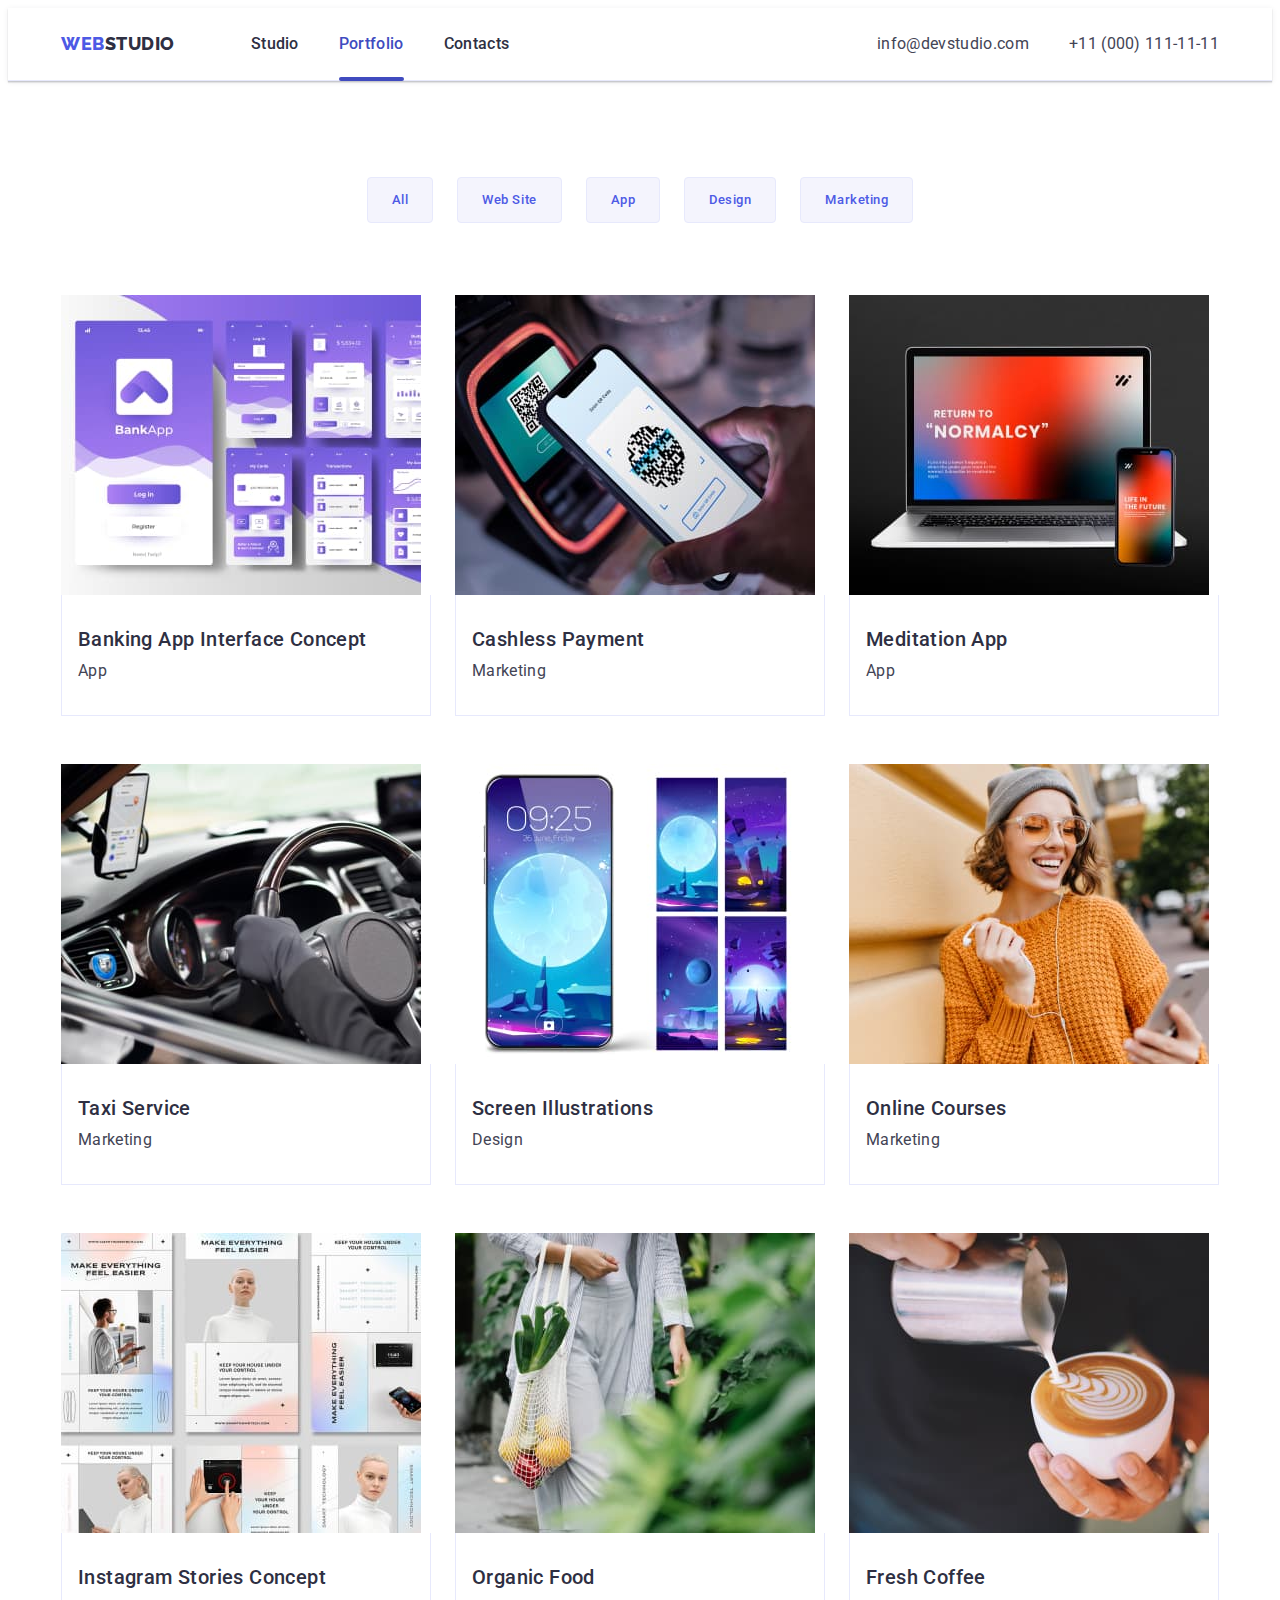
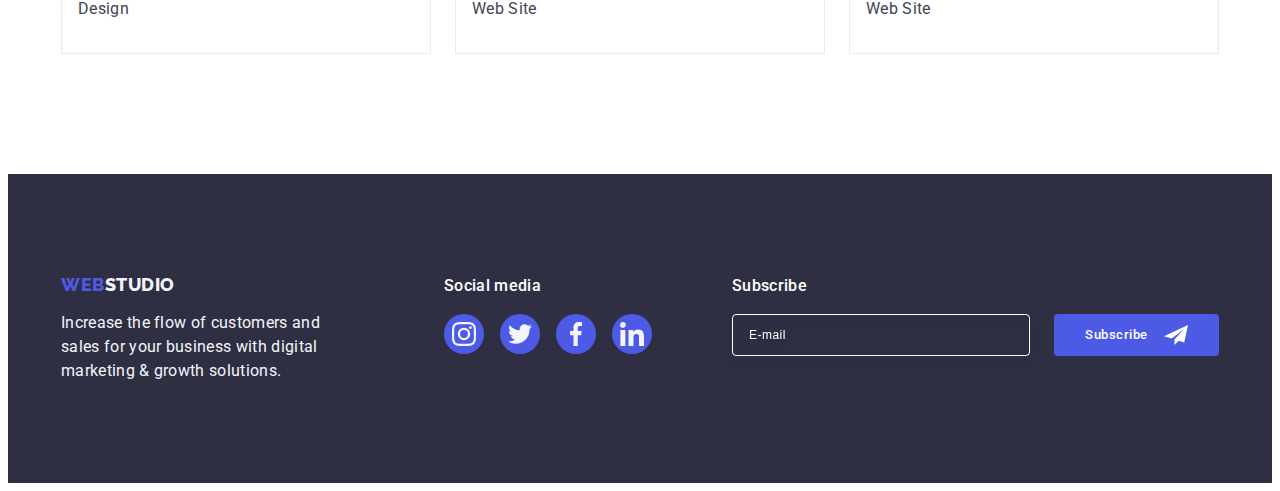
==== portfolio.html @ d546abc0 "Initial commit" ====
<!DOCTYPE html>
<html lang="en">
  <head>
    <meta charset="UTF-8" />
    <meta name="viewport" content="width=device-width, initial-scale=1.0" />
    <title>Portfolio</title>
    <!-- Fonts -->
    <link rel="preconnect" href="https://fonts.googleapis.com" />
    <link rel="preconnect" href="https://fonts.gstatic.com" crossorigin />
    <link
      href="https://fonts.googleapis.com/css2?family=Raleway:wght@800&family=Roboto:wght@400;500;700&display=swap"
      rel="stylesheet"
    />
    <!-- Normalize -->
    <link
      rel="stylesheet"
      href="https://cdnjs.cloudflare.com/ajax/libs/modern-normalize/2.0.0/modern-normalize.min.css"
      integrity="sha512-4xo8blKMVCiXpTaLzQSLSw3KFOVPWhm/TRtuPVc4WG6kUgjH6J03IBuG7JZPkcWMxJ5huwaBpOpnwYElP/m6wg=="
      crossorigin="anonymous"
      referrerpolicy="no-referrer"
    />
    <!-- Styles -->
    <link rel="stylesheet" href="./css/styles.css" />
  </head>
  <body>
    <!-- Header -->
    <header class="page-header">
      <div class="container">
        <nav class="page-nav">
          <a class="logo link" href="./index.html"
            >Web<span class="logo-accent">Studio</span></a
          >
          <ul class="nav-list list">
            <li class="nav-list-item">
              <a class="nav-link link" href="./index.html">Studio</a>
            </li>
            <li class="nav-list-item">
              <a class="nav-link link active-now" href="./portfolio.html"
                >Portfolio</a
              >
            </li>
            <li class="nav-list-item">
              <a class="nav-link link" href="">Contacts</a>
            </li>
          </ul>
        </nav>
        <address class="header-address">
          <ul class="address-list list">
            <li class="address-list-item">
              <a class="address-link link" href="mailto:info@devstudio.com"
                >info@devstudio.com</a
              >
            </li>
            <li class="address-list-item">
              <a class="address-link link" href="tel:+110001111111"
                >+11 (000) 111-11-11</a
              >
            </li>
          </ul>
        </address>
      </div>
    </header>
    <!-- Main -->
    <main>
      <section class="portfolio section">
        <div class="container">
          <h1 class="main-title visually-hidden">Portfolio page</h1>
          <!------------- Portfolio filter btns ------------->
          <ul class="portfolio-btn-list list">
            <li class="portfolio-btn-item">
              <button class="btn portfolio-btn" type="button">All</button>
            </li>
            <li class="portfolio-btn-item">
              <button class="btn portfolio-btn" type="button">Web Site</button>
            </li>
            <li class="portfolio-btn-item">
              <button class="btn portfolio-btn" type="button">App</button>
            </li>
            <li class="portfolio-btn-item">
              <button class="btn portfolio-btn" type="button">Design</button>
            </li>
            <li class="portfolio-btn-item">
              <button class="btn portfolio-btn" type="button">Marketing</button>
            </li>
          </ul>
          <!----------------- Portfolio cards ----------------->
          <ul class="portfolio-pages-list list">
            <li class="portfolio-pages-item">
              <a href="#" class="portfolio-link link">
                <div class="portfolio-img-box thumb">
                  <img
                    src="./images/portfolio-01.jpg"
                    alt="preview of Banking App page"
                    width="360"
                  />
                  <p class="text portfolio-overlay">
                    14 Stylish and User-Friendly App Design Concepts · Task
                    Manager App · Calorie Tracker App · Exotic Fruit Ecommerce
                    App · Cloud Storage App
                  </p>
                </div>
                <div class="info-box">
                  <h2 class="local-title">Banking App Interface Concept</h2>
                  <p class="text">App</p>
                </div>
              </a>
            </li>
            <li class="portfolio-pages-item">
              <a href="#" class="portfolio-link link">
                <div class="portfolio-img-box thumb">
                  <img
                    src="./images/portfolio-02.jpg"
                    alt="preview of Cashless Payment page"
                    width="360"
                  />
                  <p class="text portfolio-overlay">
                    14 Stylish and User-Friendly App Design Concepts · Task
                    Manager App · Calorie Tracker App · Exotic Fruit Ecommerce
                    App · Cloud Storage App
                  </p>
                </div>
                <div class="info-box">
                  <h2 class="local-title">Cashless Payment</h2>
                  <p class="text">Marketing</p>
                </div>
              </a>
            </li>
            <li class="portfolio-pages-item">
              <a href="#" class="portfolio-link link">
                <div class="portfolio-img-box thumb">
                  <img
                    src="./images/portfolio-03.jpg"
                    alt="preview of Meditation App page"
                    width="360"
                  />
                  <p class="text portfolio-overlay">
                    14 Stylish and User-Friendly App Design Concepts · Task
                    Manager App · Calorie Tracker App · Exotic Fruit Ecommerce
                    App · Cloud Storage App
                  </p>
                </div>
                <div class="info-box">
                  <h2 class="local-title">Meditation App</h2>
                  <p class="text">App</p>
                </div>
              </a>
            </li>
            <li class="portfolio-pages-item">
              <a href="#" class="portfolio-link link">
                <div class="portfolio-img-box thumb">
                  <img
                    src="./images/portfolio-04.jpg"
                    alt="preview of Taxi Service page"
                    width="360"
                  />
                  <p class="text portfolio-overlay">
                    14 Stylish and User-Friendly App Design Concepts · Task
                    Manager App · Calorie Tracker App · Exotic Fruit Ecommerce
                    App · Cloud Storage App
                  </p>
                </div>
                <div class="info-box">
                  <h2 class="local-title">Taxi Service</h2>
                  <p class="text">Marketing</p>
                </div>
              </a>
            </li>
            <li class="portfolio-pages-item">
              <a href="#" class="portfolio-link link">
                <div class="portfolio-img-box thumb">
                  <img
                    src="./images/portfolio-05.jpg"
                    alt="preview of Screen Illustrations page"
                    width="360"
                  />
                  <p class="text portfolio-overlay">
                    14 Stylish and User-Friendly App Design Concepts · Task
                    Manager App · Calorie Tracker App · Exotic Fruit Ecommerce
                    App · Cloud Storage App
                  </p>
                </div>
                <div class="info-box">
                  <h2 class="local-title">Screen Illustrations</h2>
                  <p class="text">Design</p>
                </div>
              </a>
            </li>
            <li class="portfolio-pages-item">
              <a href="#" class="portfolio-link link">
                <div class="portfolio-img-box thumb">
                  <img
                    src="./images/portfolio-06.jpg"
                    alt="preview of Online Courses page"
                    width="360"
                  />
                  <p class="text portfolio-overlay">
                    14 Stylish and User-Friendly App Design Concepts · Task
                    Manager App · Calorie Tracker App · Exotic Fruit Ecommerce
                    App · Cloud Storage App
                  </p>
                </div>
                <div class="info-box">
                  <h2 class="local-title">Online Courses</h2>
                  <p class="text">Marketing</p>
                </div>
              </a>
            </li>
            <li class="portfolio-pages-item">
              <a href="#" class="portfolio-link link">
                <div class="portfolio-img-box thumb">
                  <img
                    src="./images/portfolio-07.jpg"
                    alt="preview of Instagram Stories Concept page"
                    width="360"
                  />
                  <p class="text portfolio-overlay">
                    14 Stylish and User-Friendly App Design Concepts · Task
                    Manager App · Calorie Tracker App · Exotic Fruit Ecommerce
                    App · Cloud Storage App
                  </p>
                </div>
                <div class="info-box">
                  <h2 class="local-title">Instagram Stories Concept</h2>
                  <p class="text">Design</p>
                </div>
              </a>
            </li>
            <li class="portfolio-pages-item">
              <a href="#" class="portfolio-link link">
                <div class="portfolio-img-box thumb">
                  <img
                    src="./images/portfolio-08.jpg"
                    alt="preview of Organic Food page"
                    width="360"
                  />
                  <p class="text portfolio-overlay">
                    14 Stylish and User-Friendly App Design Concepts · Task
                    Manager App · Calorie Tracker App · Exotic Fruit Ecommerce
                    App · Cloud Storage App
                  </p>
                </div>
                <div class="info-box">
                  <h2 class="local-title">Organic Food</h2>
                  <p class="text">Web Site</p>
                </div>
              </a>
            </li>
            <li class="portfolio-pages-item">
              <a href="#" class="portfolio-link link">
                <div class="portfolio-img-box thumb">
                  <img
                    src="./images/portfolio-09.jpg"
                    alt="preview of Fresh Coffee page"
                    width="360"
                  />
                  <p class="text portfolio-overlay">
                    14 Stylish and User-Friendly App Design Concepts · Task
                    Manager App · Calorie Tracker App · Exotic Fruit Ecommerce
                    App · Cloud Storage App
                  </p>
                </div>
                <div class="info-box">
                  <h2 class="local-title">Fresh Coffee</h2>
                  <p class="text">Web Site</p>
                </div>
              </a>
            </li>
          </ul>
        </div>
      </section>
    </main>

    <!-------------------- Footer -------------------->

    <footer class="page-footer section">
      <div class="container">
        <div class="footer-logo-box">
          <a class="link logo" href="./index.html"
            >Web<span class="logo-accent">Studio</span></a
          >
          <p class="text">
            Increase the flow of customers and sales for your business with
            digital marketing & growth solutions.
          </p>
        </div>
        <!-- Footer Socials -->
        <div class="footer-socials-box">
          <p class="text footer-box-title">Social media</p>
          <ul class="footer-socials-list list">
            <li class="footer-socials-item">
              <a
                href="https://www.instagram.com/"
                class="footer-socials-link link"
                aria-label="instagram"
                target="_blank"
                rel="no-referrer noopener"
              >
                <svg class="footer-socials-icon" width="24" height="24">
                  <use href="./images/icons.svg#socials-instagram"></use>
                </svg>
              </a>
            </li>
            <li class="footer-socials-item">
              <a
                href="https://www.twitter.com/"
                class="footer-socials-link link"
                aria-label="twitter"
                target="_blank"
                rel="no-referrer noopener"
              >
                <svg class="footer-socials-icon" width="24" height="24">
                  <use href="./images/icons.svg#socials-twitter"></use>
                </svg>
              </a>
            </li>
            <li class="footer-socials-item">
              <a
                href="https://www.facebook.com/"
                class="footer-socials-link link"
                aria-label="facebook"
                target="_blank"
                rel="no-referrer noopener"
              >
                <svg class="footer-socials-icon" width="24" height="24">
                  <use href="./images/icons.svg#socials-facebook"></use>
                </svg>
              </a>
            </li>
            <li class="footer-socials-item">
              <a
                href="https://www.linkedin.com/"
                class="footer-socials-link link"
                aria-label="linkedin"
                target="_blank"
                rel="no-referrer noopener"
              >
                <svg class="footer-socials-icon" width="24" height="24">
                  <use href="./images/icons.svg#socials-linkedin"></use>
                </svg>
              </a>
            </li>
          </ul>
        </div>
        <!-- Subscribe form -->
        <div class="footer-subscribe-box">
          <p class="text footer-box-title">Subscribe</p>
          <form class="subscribe-form">
            <label
              class="subscribe-label screenread-only"
              aria-label="subscribe with your email"
            >
              <input
                class="subscibe-input"
                type="email"
                name="subscibe-email"
                id="email-subscribe"
                placeholder="E-mail"
                required
              />
            </label>
            <button class="subscribe-btn btn" type="submit">
              Subscribe
              <svg class="subscribe-icon" width="24" height="24">
                <use href="./images/icons.svg#send-icon"></use>
              </svg>
            </button>
          </form>
        </div>
      </div>
    </footer>
  </body>
</html>
---- css/styles.css ----
:root {
  /** ------------------------ Fonts ------------------------ */
  --f-global-font: 'Roboto', sans-serif;
  --f-logo-font: 'Raleway', sans-serif;

  /* font size */
  --fsz-main-title: 56px;
  --fsz-section-title: 36px;
  --fsz-local-title: 20px;
  --fsz-body: 16px;
  --fsz-body-medium: 24px;
  --fsz-small: 12px;
  --fsz-button: 16px;
  --fsz-link: 12px;

  /** ------------------------ Colors ------------------------ */

  --c-background: #ffffff; /* WHITE */

  /* text styles */
  --c-text-main: #434455 /* SLATE */;
  --c-text-subtle: #8e8f99; /* LIGHT SLATE */
  --c-text-alt: #ffffff; /* WHITE */

  /* elements' styles */
  --c-primary: #4d5ae5; /* IRIS */
  --c-effect: #404bbf; /* OCEAN */
  --c-decoration-dark: #2e2f42; /* NAVY BLUE */
  --c-decoration-light: #f4f4fd; /* CLOUD */
  --c-modal-bg: #fcfcfc; /* DAIRY */
  --c-modal-ovl: rgba(46, 47, 66, 0.4); /* NAVY BLUE modal */
  --c-hero-bg: rgba(46, 47, 66, 0.7); /* GREY */

  /* effects */
  --c-success: #31d0aa; /* GREEN */
  --c-accent: #e7e9fc; /* CORNFLOWER */

  /** ----------------------- Transitions ----------------------- */

  --trn-main-transition-params: 250ms cubic-bezier(0.4, 0, 0.2, 1);
}

/** ---------------------- Global styles ---------------------- */
body {
  background-color: var(--c-background);
  font-family: var(--f-global-font);
  color: var(--c-text-main);
}

h1,
h2,
h3,
h4,
h5,
h6,
p {
  margin-top: 0;
  margin-bottom: 0;
}

ul,
ol {
  margin-top: 0;
  margin-bottom: 0;
  padding-left: 0;
}

img {
  display: block;
  max-width: 100%;
  height: auto;
}

input,
textarea {
  outline: transparent;
}

.link {
  text-decoration: none;
}

.list {
  list-style-type: none;
}

.container {
  width: 100%;
  max-width: 1158px;
  margin: 0 auto;
  padding: 0 15px;
  /* outline: 2px solid darkslategrey; */
}

.main-title {
  color: var(--c-text-alt);
  font-size: var(--fsz-main-title);
  line-height: 1.07;
  letter-spacing: 0.02em;
  text-align: center;
}

.section-title,
.local-title {
  color: var(--c-decoration-dark);
  text-transform: capitalize;
}

.section-title {
  font-size: var(--fsz-section-title);
  line-height: 1.11;
  letter-spacing: 0.02em;
  text-align: center;
  margin-bottom: 72px;
}

.local-title {
  font-size: var(--fsz-local-title);
  font-weight: 500;
  line-height: 1.2;
  letter-spacing: 0.02em;
  margin-bottom: 8px;
}

.text {
  line-height: 1.5;
  letter-spacing: 0.02em;
}

.btn {
  cursor: pointer;
  font-family: var(--f-global-font);
  font-weight: 500;
  line-height: 1.5;
  letter-spacing: 0.04em;
  border: none;
  border-radius: 4px;
}

.btn-primary {
  color: var(--c-text-alt);
  background-color: var(--c-primary);
  min-width: 169px;
  padding: 16px 32px;
  box-shadow: 0px 4px 4px 0px rgba(0, 0, 0, 0.15);
  transition: background-color var(--trn-main-transition-params);
}
.btn-primary:is(:hover, :focus) {
  background-color: var(--c-effect);
}

.logo {
  font-family: var(--f-logo-font);
  font-size: 18px;
  line-height: 1.17;
  letter-spacing: 0.03em;
  text-transform: uppercase;
  font-weight: 800;
  color: var(--c-primary);
  user-select: none;
}

/** ---------------------- Patterns ---------------------- */
.visually-hidden {
  position: absolute;
  width: 1px;
  height: 1px;
  margin: -1px;
  border: 0;
  padding: 0;

  white-space: nowrap;
  clip-path: inset(100%);
  clip: rect(0 0 0 0);
  overflow: hidden;
}

/*! ------------------------ Header ------------------------ */
.page-header {
  border-bottom: 1px solid var(--c-accent);
  box-shadow: 0px 2px 1px rgba(46, 47, 66, 0.08),
    0px 1px 1px rgba(46, 47, 66, 0.16), 0px 1px 6px rgba(46, 47, 66, 0.08);
}

.page-header .container {
  display: flex;
  justify-content: space-between;
}

.page-header .logo {
  margin-right: 76px;
}

.page-header .logo-accent {
  color: var(--c-decoration-dark);
}

.page-nav {
  display: flex;
  justify-content: space-between;
  align-items: center;
}

.nav-list {
  font-weight: 500;
  display: flex;
  justify-content: space-between;
  align-items: center;
  gap: 40px;
}

.nav-list-item {
  line-height: 1.5;
  letter-spacing: 0.02em;
}

.nav-link {
  display: block;
  padding: 24px 0;
  color: var(--c-decoration-dark);
  transition: color var(--trn-main-transition-params);
}
.nav-link.active-now {
  color: var(--c-effect);
  position: relative;
}
.nav-link.active-now::after {
  content: '';
  position: absolute;
  display: block;
  left: 0;
  bottom: -1px;
  width: 100%;
  height: 4px;
  background-color: var(--c-effect);
  border-radius: 2px;
}

.nav-link:hover,
.nav-link:focus {
  color: var(--c-effect);
}

.header-address {
  font-style: normal;
  padding: 24px 0;
}

.address-list {
  align-items: center;
  display: flex;
  gap: 40px;
}

.address-link {
  display: block;
  color: var(--c-text-main);
  line-height: 1.5;
  letter-spacing: 0.02em;
  transition: color var(--trn-main-transition-params);
}
.address-link:hover,
.address-link:focus {
  color: var(--c-effect);
}

/*! ------------------------ Homepage Main ------------------------ */
/** ------------------------ Hero ------------------------ */

.hero.section {
  max-width: 1440px;
  margin: 0 auto;
  padding: 188px 0;
  background-color: var(--c-decoration-dark);
  background-image: linear-gradient(var(--c-hero-bg), var(--c-hero-bg)),
    url(../images/hero-bg.jpg);
  background-repeat: no-repeat;
  background-position: center center;
  background-size: cover;
}

.hero .container {
  display: flex;
  flex-direction: column;
  justify-content: center;
  align-items: center;
  gap: 48px;
}

.hero .main-title {
  max-width: 496px;
}

/* .order-btn {
  color: var(--c-text-alt);
  background-color: var(--c-primary);
  min-width: 169px;
  height: 56px;
  box-shadow: 0px 4px 4px 0px rgba(0, 0, 0, 0.15);
  transition: background-color var(--trn-main-transition-params);
}
.order-btn:hover,
.order-btn:focus {
  background-color: var(--c-effect);
} */

/** ------------------------ About Us ------------------------ */
.about.section {
  padding: 120px 0;
}

.about-list {
  display: flex;
  gap: 24px;
}

.about-list-item {
  flex-basis: calc((100% - 3 * 24px) / 4);
}

.about-list-item .thumb {
  background-color: var(--c-decoration-light);
  display: flex;
  justify-content: center;
  align-items: center;
  height: 112px;
  border-radius: 4px;
  margin-bottom: 8px;
}

/* .about-ico {
  width: 64px;
  height: 64px;
} */

/** --------------- What we are doing / Product --------------- */
.product.section {
  padding-bottom: 120px;
}

.product-list {
  display: flex;
  gap: 24px;
}

.product-list-item {
  flex-basis: calc((100% - 2 * 24px) / 3);
}

/** ------------------------ Our Team ------------------------ */
.team {
  background-color: var(--c-decoration-light);
}

.team.section {
  padding: 120px 0;
}

.team-list {
  display: flex;
  gap: 24px;
}

.team-list-item {
  background-color: var(--c-background);
  border-bottom-left-radius: 4px;
  border-bottom-right-radius: 4px;
  flex-basis: calc((100% - 3 * 24px) / 4);
  box-shadow: 0px 1px 6px rgba(46, 47, 66, 0.08),
    0px 1px 1px rgba(46, 47, 66, 0.16), 0px 2px 1px rgba(46, 47, 66, 0.08);
}

.team-list-item .info-box {
  padding: 32px 0;
}

.team-socials-list {
  padding: 0 16px;
  display: flex;
  gap: 24px;
  justify-content: center;
}

.team-socials-item {
  width: 40px;
  height: 40px;
}

.team-socials-link {
  width: 100%;
  height: 100%;
  background-color: var(--c-primary);
  border-radius: 50%;
  display: flex;
  justify-content: center;
  align-items: center;
  transition: background-color var(--trn-main-transition-params);
}
.team-socials-link:hover,
.team-socials-link:focus {
  background-color: var(--c-effect);
}

.team-socials-icon {
  fill: var(--c-decoration-light);
}

.team .local-title,
.team .text {
  text-align: center;
}

.team .text {
  margin-bottom: 8px;
}

/** ------------------------ Customers ------------------------ */
.customers.section {
  padding: 120px 0;
}

.customers-list {
  display: flex;
  gap: 24px;
}

.customers-item {
  height: 88px;
  flex-basis: calc((100% - 24px * 5) / 6);
}

.customers-link {
  width: 100%;
  height: 100%;
  border: 1px solid var(--c-text-subtle);
  color: var(--c-text-subtle);
  border-radius: 4px;
  transition: border-color var(--trn-main-transition-params),
    color var(--trn-main-transition-params);
  display: flex;
  justify-content: center;
  align-items: center;
}
.customers-link:hover,
.customers-link:focus {
  color: var(--c-effect);
  border-color: var(--c-effect);
}

.customers-icon {
  fill: currentColor;
}

/*! ------------------------ Portfolio Main ------------------------ */
.portfolio.section {
  /* padding: 96px 0 120px; */
  padding-top: 96px;
  padding-bottom: 120px;
}

/** ------------------------ Filter Btns------------------------ */
.portfolio-btn-list {
  display: flex;
  gap: 24px;
  justify-content: center;
  margin-bottom: 72px;
}

.portfolio-btn {
  padding: 12px 24px;
  color: var(--c-primary);
  background-color: var(--c-decoration-light);
  border: 1px solid var(--c-accent);
  transition: color var(--trn-main-transition-params),
    background-color var(--trn-main-transition-params),
    border-color var(--trn-main-transition-params),
    box-shadow var(--trn-main-transition-params);
}
.portfolio-btn:hover,
.portfolio-btn:focus {
  color: var(--c-text-alt);
  background-color: var(--c-effect);
  border: 1px solid transparent;
  box-shadow: 0px 3px 1px rgba(0, 0, 0, 0.1), 0px 2px 1px rgba(0, 0, 0, 0.08),
    0px 2px 2px rgba(0, 0, 0, 0.12);
}

/** ------------------------ Portfolio cards ------------------------ */
.portfolio-pages-list {
  display: flex;
  flex-wrap: wrap;
  column-gap: 24px;
  row-gap: 48px;
}

.portfolio-pages-item {
  flex-basis: calc((100% - 2 * 24px) / 3);
}

.portfolio-pages-item .info-box {
  padding: 32px 16px;
  border: 1px solid var(--c-accent);
  border-top: none;
}

.portfolio-pages-item .local-title {
  margin-bottom: 8px;
}

.portfolio-pages-item .text {
  color: var(--c-text-main);
}

.portfolio-link {
  display: block;
  transition: box-shadow var(--trn-main-transition-params);
}
.portfolio-link:hover {
  box-shadow: 0px 1px 6px rgba(46, 47, 66, 0.08),
    0px 1px 1px rgba(46, 47, 66, 0.16), 0px 2px 1px rgba(46, 47, 66, 0.08);
}

.portfolio-img-box {
  position: relative;
  overflow: hidden;
}

.portfolio-img-box .text {
  color: var(--c-decoration-light);
}

.portfolio-overlay {
  position: absolute;
  top: 0;
  width: 100%;
  height: 100%;
  padding: 40px 32px;
  transform: translateY(100%);
  background-color: var(--c-primary);
  transition: transform var(--trn-main-transition-params);
}

.portfolio-link:hover .portfolio-overlay,
.portfolio-link:focus .portfolio-overlay {
  transform: translateY(0%);
}

/*! ------------------------ Footer ------------------------ */
.page-footer.section {
  background-color: var(--c-decoration-dark);
  padding: 100px 0;
}

.page-footer .container {
  display: flex;
  align-items: baseline;
  justify-content: space-between;
}

.page-footer .logo {
  display: inline-block;
  margin-bottom: 16px;
}

.page-footer .logo-accent {
  color: var(--c-decoration-light);
}

.footer-logo-box {
  margin-right: 120px;
}

.footer-logo-box .text {
  color: var(--c-decoration-light);
  max-width: 264px;
}

.footer-socials-box {
  margin-right: 80px;
}

.footer-box-title {
  color: var(--c-text-alt);
  font-weight: 500;
  margin-bottom: 16px;
}

.footer-socials-list {
  display: flex;
  gap: 16px;
}

.footer-socials-item {
  width: 40px;
  height: 40px;
}

.footer-socials-link {
  width: 100%;
  height: 100%;
  background-color: var(--c-primary);
  border-radius: 50%;
  transition: background-color var(--trn-main-transition-params);
  display: flex;
  justify-content: center;
  align-items: center;
}
.footer-socials-link:hover,
.footer-socials-link:focus {
  background-color: var(--c-success);
}

.footer-socials-icon {
  fill: var(--c-decoration-light);
}

.subscribe-form {
  display: flex;
  gap: 24px;
}

.subscibe-input {
  width: 264px;
  height: 40px;
  border: 1px solid var(--c-text-alt);
  border-radius: 4px;
  background-color: transparent;
  filter: drop-shadow(0px 4px 4px rgba(0, 0, 0, 0.15));
  padding: 0 16px;
  color: var(--c-text-alt);
  font-size: 12px;
  line-height: 1.5;
  letter-spacing: 0.04em;
}

.subscibe-input::placeholder {
  color: currentColor;
}

.subscribe-btn {
  min-width: 165px;
  padding: 8px 24px;
  background-color: var(--c-primary);
  color: var(--c-text-alt);
  display: flex;
  justify-content: center;
  align-items: center;
  transition: background-color var(--trn-main-transition-params);
}

.subscribe-btn:is(:hover, :focus) {
  background-color: var(--c-effect);
}

.subscribe-icon {
  fill: currentColor;
  display: flex;
  justify-content: center;
  align-items: center;
  margin-left: 16px;
}

/*! ---------------------- Modal Window ---------------------- */

.is-hidden {
  opacity: 0;
  visibility: hidden;
  pointer-events: none;
}

.modal-container {
  position: fixed;
  top: 0;
  left: 0;
  width: 100%;
  height: 100%;
  background-color: var(--c-modal-ovl);
  transition: opacity var(--trn-main-transition-params),
    visibility var(--trn-main-transition-params);
}

.modal-body {
  width: 408px;
  /* min-height: 584px; */
  padding: 72px 24px 24px;
  position: absolute;
  top: 50%;
  left: 50%;
  transform: translate(-50%, -50%) scale(1);
  transition: transform var(--trn-main-transition-params);
  background-color: var(--c-modal-bg);
  border-radius: 4px;
  box-shadow: 0px 1px 1px rgba(0, 0, 0, 0.14), 0px 1px 3px rgba(0, 0, 0, 0.12),
    0px 2px 1px rgba(0, 0, 0, 0.2);
}

.modal-close-btn {
  position: absolute;
  top: 24px;
  right: 24px;
  background-color: var(--c-accent);
  width: 24px;
  height: 24px;
  border: 1px solid rgba(0, 0, 0, 0.1);
  border-radius: 50%;
  display: flex;
  justify-content: center;
  align-items: center;
  padding: 0;
  cursor: pointer;
  transition: background-color var(--trn-main-transition-params),
    border var(--trn-main-transition-params);
}
.modal-close-btn:hover,
.modal-close-btn:focus {
  border: none;
  background-color: var(--c-effect);
}

.modal-close-btn-icon {
  fill: var(--c-decoration-dark);
  transition: fill var(--trn-main-transition-params);
}
.modal-close-btn:is(:hover, :focus) .modal-close-btn-icon {
  fill: var(--c-text-alt);
}

.modal-title {
  color: var(--c-decoration-dark);
  text-align: center;
  font-weight: 500;
  line-height: 1.5;
  letter-spacing: 0.02em;
  margin-bottom: 16px;
}

/** ---------------------- Modal Form ---------------------- */

.modal-input-wrapper {
  margin-bottom: 8px;
}

.modal-textarea-wrapper {
  margin-bottom: 16px;
}

.modal-check-wrapper {
  margin-bottom: 24px;
}

.modal-label {
  display: block;
  margin-bottom: 4px;
  font-size: 12px;
  color: var(--c-text-subtle);
  line-height: 1.17;
  letter-spacing: 0.04em;
}
.modal-check-wrapper .modal-label {
  margin-bottom: 0;
}

.modal-input-area {
  width: 100%;
  border-radius: 4px;
  border: 1px solid var(--c-modal-ovl);
  background-color: transparent;
  transition: border-color var(--trn-main-transition-params);
}

.modal-input-area:is(:hover, :focus) {
  border-color: var(--c-primary);
}

.modal-input-box {
  position: relative;
}

.modal-input {
  height: 40px;
  padding: 0 16px 0 38px;
}

.modal-input-icon {
  position: absolute;
  left: 16px;
  top: 50%;
  transform: translateY(-50%);
  fill: var(--c-decoration-dark);
  transition: fill var(--trn-main-transition-params);
}

.modal-input:is(:hover, :focus) + .modal-input-icon {
  fill: var(--c-primary);
}

.modal-textarea {
  height: 120px;
  resize: none;
  font-size: 12px;
  padding: 8px 16px;
  color: var(--c-modal-ovl);
  line-height: 1.17;
  letter-spacing: 0.04em;
}

.modal-textarea::placeholder {
  color: currentColor;
}

/* TODO return after autocheck complete */
.modal-check-label {
  display: flex;
  align-items: flex-start;
}

.modal-custom-checkbox {
  width: 16px;
  height: 16px;
  border-radius: 2px;
  border: 1px solid var(--c-modal-ovl);
  flex-shrink: 0;
  margin-right: 8px;
  fill: transparent;
  transition: background-color var(--trn-main-transition-params),
    border var(--trn-main-transition-params),
    fill var(--trn-main-transition-params);
  display: inline-flex;
  align-items: center;
  justify-content: center;
}

/* .modal-custom-checkbox-icon {
  transition: fill var(--trn-main-transition-params);
} */

.modal-check-input:checked + .modal-check-label .modal-custom-checkbox {
  background-color: var(--c-effect);
  border: none;
  /* border-color: var(--c-effect); */
  fill: var(--c-decoration-light);
}

.modal-check-input:focus + .modal-check-label .modal-custom-checkbox {
  border-color: var(--c-primary);
}

.modal-custom-checkbox:hover {
  border-color: var(--c-primary);
}

.user-conditions-link {
  display: inline-block;
  color: var(--c-primary);
  line-height: 1.33;
  transition: color var(--trn-main-transition-params);
}

.user-conditions-link:is(:hover, :focus) {
  color: var(--c-effect);
}

.modal-btn {
  display: block;
  margin: 0 auto;
}
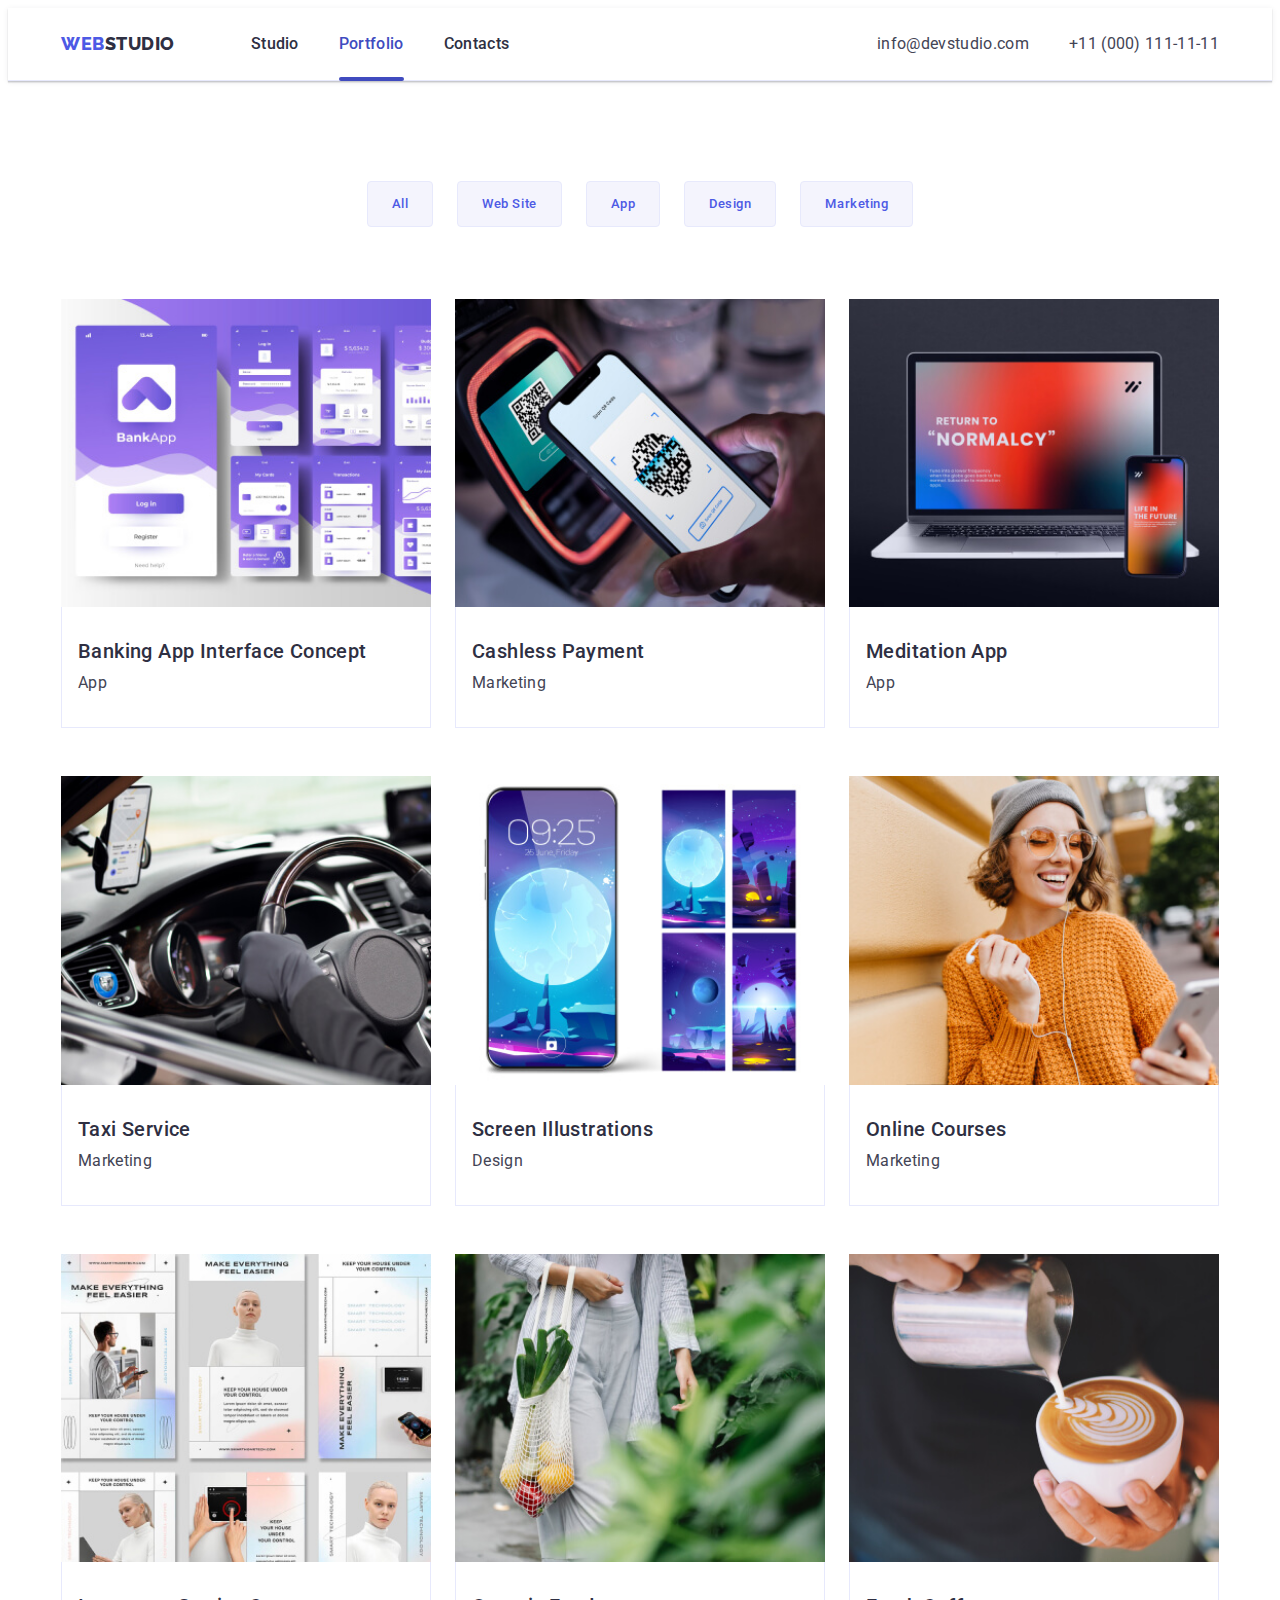
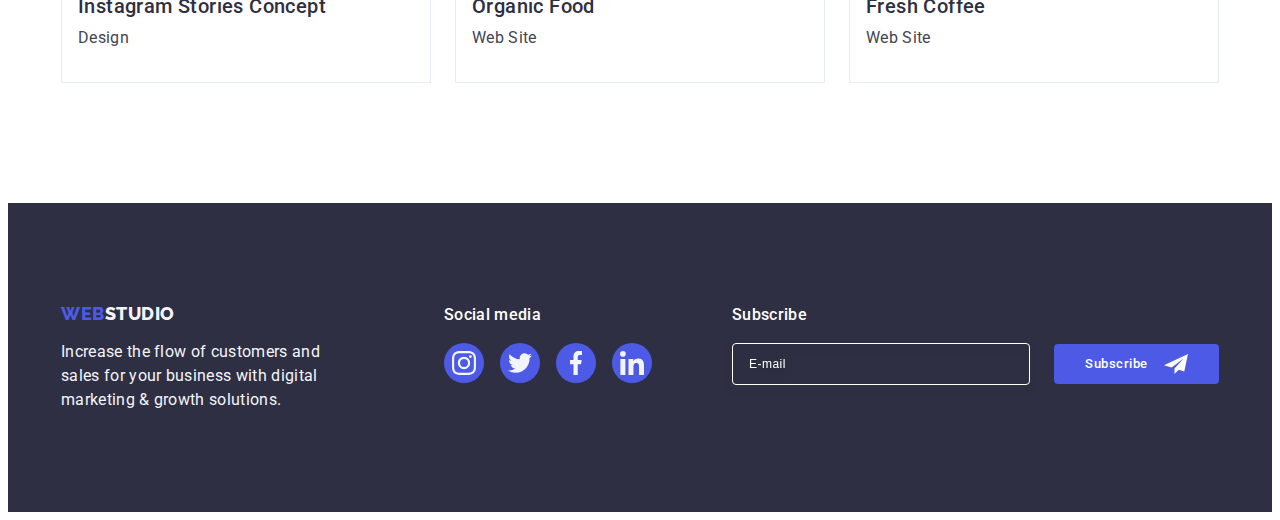
==== commit 5d12a6db: "done 06-hw" ====
--- a/portfolio.html
+++ b/portfolio.html
@@ -21,15 +21,17 @@
     />
     <!-- Styles -->
     <link rel="stylesheet" href="./css/styles.css" />
+    <link rel="stylesheet" href="./css/media.css" />
   </head>
   <body>
-    <!-- Header -->
+    <!--!--------------------- Header ----------------------->
+
     <header class="page-header">
       <div class="container">
+        <a class="logo link" href="./index.html"
+          >Web<span class="logo-accent">Studio</span></a
+        >
         <nav class="page-nav">
-          <a class="logo link" href="./index.html"
-            >Web<span class="logo-accent">Studio</span></a
-          >
           <ul class="nav-list list">
             <li class="nav-list-item">
               <a class="nav-link link" href="./index.html">Studio</a>
@@ -58,14 +60,122 @@
             </li>
           </ul>
         </address>
+        <button class="burger-menu-icon" data-menu-open>
+          <span class="burger-menu-line"></span>
+        </button>
+      </div>
+
+      <!--------------- BURGER --------------->
+
+      <div class="burger-menu-body" data-menu>
+        <button class="close-btn" type="button" data-menu-close>
+          <svg class="close-btn-icon" width="8" height="8">
+            <use href="./images/icons.svg#close-btn-icon"></use>
+          </svg>
+        </button>
+        <nav class="burger-nav">
+          <ul class="burger-nav-list list">
+            <li class="burger-nav-list-item">
+              <a class="burger-nav-link link main-title" href="./index.html"
+                >Studio</a
+              >
+            </li>
+            <li class="burger-nav-list-item">
+              <a
+                class="burger-nav-link link main-title active-now"
+                href="./portfolio.html"
+                >Portfolio</a
+              >
+            </li>
+            <li class="burger-nav-list-item">
+              <a class="burger-nav-link link main-title" href="">Contacts</a>
+            </li>
+          </ul>
+        </nav>
+        <address class="burger-address">
+          <ul class="burger-address-list list">
+            <li class="burger-address-list-item">
+              <a
+                class="burger-address-link accent link"
+                href="tel:+110001111111"
+                >+11 (000) 111-11-11</a
+              >
+            </li>
+            <li class="burger-address-list-item">
+              <a
+                class="burger-address-link link"
+                href="mailto:info@devstudio.com"
+                >info@devstudio.com</a
+              >
+            </li>
+          </ul>
+          <ul class="burger-socials-list list">
+            <li class="burger-socials-item">
+              <a
+                href="https://www.instagram.com/"
+                class="burger-socials-link link"
+                aria-label="instagram"
+                target="_blank"
+                rel="no-referrer noopener"
+              >
+                <svg class="burger-socials-icon" width="24" height="24">
+                  <use href="./images/icons.svg#socials-instagram"></use>
+                </svg>
+              </a>
+            </li>
+            <li class="burger-socials-item">
+              <a
+                href="https://www.twitter.com/"
+                class="burger-socials-link link"
+                aria-label="twitter"
+                target="_blank"
+                rel="no-referrer noopener"
+              >
+                <svg class="burger-socials-icon" width="24" height="24">
+                  <use href="./images/icons.svg#socials-twitter"></use>
+                </svg>
+              </a>
+            </li>
+            <li class="burger-socials-item">
+              <a
+                href="https://www.facebook.com/"
+                class="burger-socials-link link"
+                aria-label="facebook"
+                target="_blank"
+                rel="no-referrer noopener"
+              >
+                <svg class="burger-socials-icon" width="24" height="24">
+                  <use href="./images/icons.svg#socials-facebook"></use>
+                </svg>
+              </a>
+            </li>
+            <li class="burger-socials-item">
+              <a
+                href="https://www.linkedin.com/"
+                class="burger-socials-link link"
+                aria-label="linkedin"
+                target="_blank"
+                rel="no-referrer noopener"
+              >
+                <svg class="burger-socials-icon" width="24" height="24">
+                  <use href="./images/icons.svg#socials-linkedin"></use>
+                </svg>
+              </a>
+            </li>
+          </ul>
+        </address>
       </div>
     </header>
-    <!-- Main -->
+
+    <!--!------------------ Page Content -------------------->
+
     <main>
       <section class="portfolio section">
         <div class="container">
           <h1 class="main-title visually-hidden">Portfolio page</h1>
-          <!------------- Portfolio filter btns ------------->
+
+          <!--!----------- Portfolio filter btns ------------->
+
           <ul class="portfolio-btn-list list">
             <li class="portfolio-btn-item">
               <button class="btn portfolio-btn" type="button">All</button>
@@ -83,16 +193,42 @@
               <button class="btn portfolio-btn" type="button">Marketing</button>
             </li>
           </ul>
-          <!----------------- Portfolio cards ----------------->
+
+          <!--!--------------- Portfolio cards ----------------->
+
           <ul class="portfolio-pages-list list">
             <li class="portfolio-pages-item">
               <a href="#" class="portfolio-link link">
                 <div class="portfolio-img-box thumb">
-                  <img
-                    src="./images/portfolio-01.jpg"
-                    alt="preview of Banking App page"
-                    width="360"
-                  />
+                  <picture>
+                    <source
+                      media="(min-width: 1158px)"
+                      srcset="
+                        ./images/portfolio-01-desk-1x.jpg 1x,
+                        ./images/portfolio-01-desk-2x.jpg 2x
+                      "
+                    />
+                    <source
+                      media="(min-width: 768px)"
+                      srcset="
+                        ./images/portfolio-01-tab-1x.jpg 1x,
+                        ./images/portfolio-01-tab-2x.jpg 2x
+                      "
+                    />
+                    <source
+                      media="(min-width: 320px)"
+                      srcset="
+                        ./images/portfolio-01-mobile-1x.jpg 1x,
+                        ./images/portfolio-01-mobile-2x.jpg 2x
+                      "
+                    />
+                    <img
+                      src="./images/portfolio-01-mobile-1x.jpg"
+                      alt="preview of Banking App page"
+                      width="396"
+                    />
+                  </picture>
+
                   <p class="text portfolio-overlay">
                     14 Stylish and User-Friendly App Design Concepts · Task
                     Manager App · Calorie Tracker App · Exotic Fruit Ecommerce
@@ -108,11 +244,34 @@
             <li class="portfolio-pages-item">
               <a href="#" class="portfolio-link link">
                 <div class="portfolio-img-box thumb">
-                  <img
-                    src="./images/portfolio-02.jpg"
-                    alt="preview of Cashless Payment page"
-                    width="360"
-                  />
+                  <picture>
+                    <source
+                      media="(min-width: 1158px)"
+                      srcset="
+                        ./images/portfolio-02-desk-1x.jpg 1x,
+                        ./images/portfolio-02-desk-2x.jpg 2x
+                      "
+                    />
+                    <source
+                      media="(min-width: 768px)"
+                      srcset="
+                        ./images/portfolio-02-tab-1x.jpg 1x,
+                        ./images/portfolio-02-tab-2x.jpg 2x
+                      "
+                    />
+                    <source
+                      media="(min-width: 320px)"
+                      srcset="
+                        ./images/portfolio-02-mobile-1x.jpg 1x,
+                        ./images/portfolio-02-mobile-2x.jpg 2x
+                      "
+                    />
+                    <img
+                      src="./images/portfolio-02-mobile-1x.jpg"
+                      alt="preview of Banking App page"
+                      width="396"
+                    />
+                  </picture>
                   <p class="text portfolio-overlay">
                     14 Stylish and User-Friendly App Design Concepts · Task
                     Manager App · Calorie Tracker App · Exotic Fruit Ecommerce
@@ -128,11 +287,35 @@
             <li class="portfolio-pages-item">
               <a href="#" class="portfolio-link link">
                 <div class="portfolio-img-box thumb">
-                  <img
-                    src="./images/portfolio-03.jpg"
-                    alt="preview of Meditation App page"
-                    width="360"
-                  />
+                  <picture>
+                    <source
+                      media="(min-width: 1158px)"
+                      srcset="
+                        ./images/portfolio-03-desk-1x.jpg 1x,
+                        ./images/portfolio-03-desk-2x.jpg 2x
+                      "
+                    />
+                    <source
+                      media="(min-width: 768px)"
+                      srcset="
+                        ./images/portfolio-03-tab-1x.jpg 1x,
+                        ./images/portfolio-03-tab-2x.jpg 2x
+                      "
+                    />
+                    <source
+                      media="(min-width: 320px)"
+                      srcset="
+                        ./images/portfolio-03-mobile-1x.jpg 1x,
+                        ./images/portfolio-03-mobile-2x.jpg 2x
+                      "
+                    />
+                    <img
+                      src="./images/portfolio-03-mobile-1x.jpg"
+                      alt="preview of Banking App page"
+                      width="396"
+                    />
+                  </picture>
+
                   <p class="text portfolio-overlay">
                     14 Stylish and User-Friendly App Design Concepts · Task
                     Manager App · Calorie Tracker App · Exotic Fruit Ecommerce
@@ -148,11 +331,35 @@
             <li class="portfolio-pages-item">
               <a href="#" class="portfolio-link link">
                 <div class="portfolio-img-box thumb">
-                  <img
-                    src="./images/portfolio-04.jpg"
-                    alt="preview of Taxi Service page"
-                    width="360"
-                  />
+                  <picture>
+                    <source
+                      media="(min-width: 1158px)"
+                      srcset="
+                        ./images/portfolio-04-desk-1x.jpg 1x,
+                        ./images/portfolio-04-desk-2x.jpg 2x
+                      "
+                    />
+                    <source
+                      media="(min-width: 768px)"
+                      srcset="
+                        ./images/portfolio-04-tab-1x.jpg 1x,
+                        ./images/portfolio-04-tab-2x.jpg 2x
+                      "
+                    />
+                    <source
+                      media="(min-width: 320px)"
+                      srcset="
+                        ./images/portfolio-04-mobile-1x.jpg 1x,
+                        ./images/portfolio-04-mobile-2x.jpg 2x
+                      "
+                    />
+                    <img
+                      src="./images/portfolio-04-mobile-1x.jpg"
+                      alt="preview of Banking App page"
+                      width="396"
+                    />
+                  </picture>
+
                   <p class="text portfolio-overlay">
                     14 Stylish and User-Friendly App Design Concepts · Task
                     Manager App · Calorie Tracker App · Exotic Fruit Ecommerce
@@ -168,11 +375,35 @@
             <li class="portfolio-pages-item">
               <a href="#" class="portfolio-link link">
                 <div class="portfolio-img-box thumb">
-                  <img
-                    src="./images/portfolio-05.jpg"
-                    alt="preview of Screen Illustrations page"
-                    width="360"
-                  />
+                  <picture>
+                    <source
+                      media="(min-width: 1158px)"
+                      srcset="
+                        ./images/portfolio-05-desk-1x.jpg 1x,
+                        ./images/portfolio-05-desk-2x.jpg 2x
+                      "
+                    />
+                    <source
+                      media="(min-width: 768px)"
+                      srcset="
+                        ./images/portfolio-05-tab-1x.jpg 1x,
+                        ./images/portfolio-05-tab-2x.jpg 2x
+                      "
+                    />
+                    <source
+                      media="(min-width: 320px)"
+                      srcset="
+                        ./images/portfolio-05-mobile-1x.jpg 1x,
+                        ./images/portfolio-05-mobile-2x.jpg 2x
+                      "
+                    />
+                    <img
+                      src="./images/portfolio-05-mobile-1x.jpg"
+                      alt="preview of Banking App page"
+                      width="396"
+                    />
+                  </picture>
+
                   <p class="text portfolio-overlay">
                     14 Stylish and User-Friendly App Design Concepts · Task
                     Manager App · Calorie Tracker App · Exotic Fruit Ecommerce
@@ -188,11 +419,35 @@
             <li class="portfolio-pages-item">
               <a href="#" class="portfolio-link link">
                 <div class="portfolio-img-box thumb">
-                  <img
-                    src="./images/portfolio-06.jpg"
-                    alt="preview of Online Courses page"
-                    width="360"
-                  />
+                  <picture>
+                    <source
+                      media="(min-width: 1158px)"
+                      srcset="
+                        ./images/portfolio-06-desk-1x.jpg 1x,
+                        ./images/portfolio-06-desk-2x.jpg 2x
+                      "
+                    />
+                    <source
+                      media="(min-width: 768px)"
+                      srcset="
+                        ./images/portfolio-06-tab-1x.jpg 1x,
+                        ./images/portfolio-06-tab-2x.jpg 2x
+                      "
+                    />
+                    <source
+                      media="(min-width: 320px)"
+                      srcset="
+                        ./images/portfolio-06-mobile-1x.jpg 1x,
+                        ./images/portfolio-06-mobile-2x.jpg 2x
+                      "
+                    />
+                    <img
+                      src="./images/portfolio-06-mobile-1x.jpg"
+                      alt="preview of Banking App page"
+                      width="396"
+                    />
+                  </picture>
+
                   <p class="text portfolio-overlay">
                     14 Stylish and User-Friendly App Design Concepts · Task
                     Manager App · Calorie Tracker App · Exotic Fruit Ecommerce
@@ -208,11 +463,35 @@
             <li class="portfolio-pages-item">
               <a href="#" class="portfolio-link link">
                 <div class="portfolio-img-box thumb">
-                  <img
-                    src="./images/portfolio-07.jpg"
-                    alt="preview of Instagram Stories Concept page"
-                    width="360"
-                  />
+                  <picture>
+                    <source
+                      media="(min-width: 1158px)"
+                      srcset="
+                        ./images/portfolio-07-desk-1x.jpg 1x,
+                        ./images/portfolio-07-desk-2x.jpg 2x
+                      "
+                    />
+                    <source
+                      media="(min-width: 768px)"
+                      srcset="
+                        ./images/portfolio-07-tab-1x.jpg 1x,
+                        ./images/portfolio-07-tab-2x.jpg 2x
+                      "
+                    />
+                    <source
+                      media="(min-width: 320px)"
+                      srcset="
+                        ./images/portfolio-07-mobile-1x.jpg 1x,
+                        ./images/portfolio-07-mobile-2x.jpg 2x
+                      "
+                    />
+                    <img
+                      src="./images/portfolio-07-mobile-1x.jpg"
+                      alt="preview of Banking App page"
+                      width="396"
+                    />
+                  </picture>
+
                   <p class="text portfolio-overlay">
                     14 Stylish and User-Friendly App Design Concepts · Task
                     Manager App · Calorie Tracker App · Exotic Fruit Ecommerce
@@ -228,11 +507,35 @@
             <li class="portfolio-pages-item">
               <a href="#" class="portfolio-link link">
                 <div class="portfolio-img-box thumb">
-                  <img
-                    src="./images/portfolio-08.jpg"
-                    alt="preview of Organic Food page"
-                    width="360"
-                  />
+                  <picture>
+                    <source
+                      media="(min-width: 1158px)"
+                      srcset="
+                        ./images/portfolio-08-desk-1x.jpg 1x,
+                        ./images/portfolio-08-desk-2x.jpg 2x
+                      "
+                    />
+                    <source
+                      media="(min-width: 768px)"
+                      srcset="
+                        ./images/portfolio-08-tab-1x.jpg 1x,
+                        ./images/portfolio-08-tab-2x.jpg 2x
+                      "
+                    />
+                    <source
+                      media="(min-width: 320px)"
+                      srcset="
+                        ./images/portfolio-08-mobile-1x.jpg 1x,
+                        ./images/portfolio-08-mobile-2x.jpg 2x
+                      "
+                    />
+                    <img
+                      src="./images/portfolio-08-mobile-1x.jpg"
+                      alt="preview of Banking App page"
+                      width="396"
+                    />
+                  </picture>
+
                   <p class="text portfolio-overlay">
                     14 Stylish and User-Friendly App Design Concepts · Task
                     Manager App · Calorie Tracker App · Exotic Fruit Ecommerce
@@ -248,11 +551,35 @@
             <li class="portfolio-pages-item">
               <a href="#" class="portfolio-link link">
                 <div class="portfolio-img-box thumb">
-                  <img
-                    src="./images/portfolio-09.jpg"
-                    alt="preview of Fresh Coffee page"
-                    width="360"
-                  />
+                  <picture>
+                    <source
+                      media="(min-width: 1158px)"
+                      srcset="
+                        ./images/portfolio-09-desk-1x.jpg 1x,
+                        ./images/portfolio-09-desk-2x.jpg 2x
+                      "
+                    />
+                    <source
+                      media="(min-width: 768px)"
+                      srcset="
+                        ./images/portfolio-09-tab-1x.jpg 1x,
+                        ./images/portfolio-09-tab-2x.jpg 2x
+                      "
+                    />
+                    <source
+                      media="(min-width: 320px)"
+                      srcset="
+                        ./images/portfolio-09-mobile-1x.jpg 1x,
+                        ./images/portfolio-09-mobile-2x.jpg 2x
+                      "
+                    />
+                    <img
+                      src="./images/portfolio-09-mobile-1x.jpg"
+                      alt="preview of Banking App page"
+                      width="396"
+                    />
+                  </picture>
+
                   <p class="text portfolio-overlay">
                     14 Stylish and User-Friendly App Design Concepts · Task
                     Manager App · Calorie Tracker App · Exotic Fruit Ecommerce
@@ -283,7 +610,7 @@
             digital marketing & growth solutions.
           </p>
         </div>
-        <!-- Footer Socials -->
+
         <div class="footer-socials-box">
           <p class="text footer-box-title">Social media</p>
           <ul class="footer-socials-list list">
@@ -341,7 +668,7 @@
             </li>
           </ul>
         </div>
-        <!-- Subscribe form -->
+
         <div class="footer-subscribe-box">
           <p class="text footer-box-title">Subscribe</p>
           <form class="subscribe-form">
@@ -368,5 +695,8 @@
         </div>
       </div>
     </footer>
+
+    <!-- !------------------ JS Files -------------------->
+    <script src="./js/burger.js"></script>
   </body>
 </html>
--- a/css/styles.css
+++ b/css/styles.css
@@ -76,6 +76,21 @@
   outline: transparent;
 }
 
+address {
+  font-style: normal;
+}
+
+.container {
+  width: 100%;
+  margin: 0 auto;
+  padding: 0 15px;
+  /* outline: solid 2px darkred; */
+}
+
+.scroll-lock {
+  overflow: hidden;
+}
+
 .link {
   text-decoration: none;
 }
@@ -84,20 +99,10 @@
   list-style-type: none;
 }
 
-.container {
-  width: 100%;
-  max-width: 1158px;
-  margin: 0 auto;
-  padding: 0 15px;
-  /* outline: 2px solid darkslategrey; */
-}
-
 .main-title {
-  color: var(--c-text-alt);
-  font-size: var(--fsz-main-title);
-  line-height: 1.07;
+  font-size: 36px;
+  line-height: 1.11;
   letter-spacing: 0.02em;
-  text-align: center;
 }
 
 .section-title,
@@ -107,15 +112,13 @@
 }
 
 .section-title {
-  font-size: var(--fsz-section-title);
+  font-size: 36px;
   line-height: 1.11;
   letter-spacing: 0.02em;
-  text-align: center;
-  margin-bottom: 72px;
 }
 
 .local-title {
-  font-size: var(--fsz-local-title);
+  font-size: 20px;
   font-weight: 500;
   line-height: 1.2;
   letter-spacing: 0.02em;
@@ -185,10 +188,9 @@
 .page-header .container {
   display: flex;
   justify-content: space-between;
-}
-
-.page-header .logo {
-  margin-right: 76px;
+  align-items: center;
+  padding-top: 24px;
+  padding-bottom: 24px;
 }
 
 .page-header .logo-accent {
@@ -196,176 +198,234 @@
 }
 
 .page-nav {
-  display: flex;
+  display: none;
+}
+
+.header-address {
+  display: none;
+}
+
+/** ------------------------ Burger ------------------------ */
+
+/* Burger icon */
+
+.burger-menu-icon {
+  width: 32px;
+  height: 22px;
+  flex-shrink: 0;
+  position: relative;
+  background-color: transparent;
+  border: none;
+  cursor: pointer;
+}
+
+.burger-menu-icon span,
+.burger-menu-icon::before,
+.burger-menu-icon::after {
+  display: block;
+  position: absolute;
+  background-color: var(--c-decoration-dark);
+  width: 100%;
+  height: 3px;
+  border-radius: 2px;
+  left: 0;
+}
+
+.burger-menu-icon span {
+  top: 50%;
+  transform: translateY(-50%);
+}
+
+.burger-menu-icon::before,
+.burger-menu-icon::after {
+  content: '';
+}
+
+.burger-menu-icon::before {
+  top: 0;
+}
+
+.burger-menu-icon::after {
+  bottom: 0;
+}
+
+.burger-menu-icon.burger-open::before {
+  animation-name: burgerFirstLineMove;
+  animation-duration: 200ms;
+  animation-fill-mode: forwards;
+}
+
+.burger-menu-icon.burger-open::after {
+  animation-name: burgerThirdLineMove;
+  animation-duration: 200ms;
+  animation-fill-mode: forwards;
+}
+
+/* Burger body */
+
+.burger-menu-body {
+  position: fixed;
+  z-index: 10;
+  background-color: var(--c-background);
+  top: 0;
+  left: -100%;
+  width: 100%;
+  height: 100%;
+  transition: left 350ms cubic-bezier(0.49, 0.46, 0.91, 0.43);
+  padding: 80px 35px 40px 40px;
+  display: flex;
+  flex-direction: column;
   justify-content: space-between;
-  align-items: center;
-}
-
-.nav-list {
+  align-items: start;
+  overflow-y: auto;
+}
+
+.burger-menu-body.burger-open {
+  left: 0;
+}
+
+.burger-nav {
+  margin-bottom: 40px;
+}
+
+.burger-nav-list-item:not(:last-child) {
+  margin-bottom: 40px;
+}
+
+.burger-nav-link {
+  color: var(--c-decoration-dark);
+  font-weight: 700;
+}
+
+.burger-nav-link:is(:hover, :focus) {
+  color: var(--c-effect);
+}
+
+.burger-nav-link.active-now {
+  color: var(--c-effect);
+}
+
+.burger-address-list {
+  margin-bottom: 48px;
+  color: var(--c-text-main);
   font-weight: 500;
-  display: flex;
-  justify-content: space-between;
-  align-items: center;
-  gap: 40px;
-}
-
-.nav-list-item {
-  line-height: 1.5;
+  font-size: 20px;
+  line-height: 1.2;
   letter-spacing: 0.02em;
 }
 
-.nav-link {
-  display: block;
-  padding: 24px 0;
-  color: var(--c-decoration-dark);
-  transition: color var(--trn-main-transition-params);
-}
-.nav-link.active-now {
-  color: var(--c-effect);
-  position: relative;
-}
-.nav-link.active-now::after {
-  content: '';
-  position: absolute;
-  display: block;
-  left: 0;
-  bottom: -1px;
-  width: 100%;
-  height: 4px;
-  background-color: var(--c-effect);
-  border-radius: 2px;
-}
-
-.nav-link:hover,
-.nav-link:focus {
-  color: var(--c-effect);
-}
-
-.header-address {
-  font-style: normal;
-  padding: 24px 0;
-}
-
-.address-list {
-  align-items: center;
-  display: flex;
-  gap: 40px;
-}
-
-.address-link {
-  display: block;
-  color: var(--c-text-main);
-  line-height: 1.5;
+.burger-address-link {
+  color: inherit;
+}
+
+.burger-address-link.accent {
+  color: var(--c-primary);
+  font-size: 24px;
+  font-weight: 700;
+  line-height: 1.11;
   letter-spacing: 0.02em;
-  transition: color var(--trn-main-transition-params);
-}
-.address-link:hover,
-.address-link:focus {
-  color: var(--c-effect);
+}
+
+.burger-address-list-item:not(:last-child) {
+  margin-bottom: 40px;
 }
 
 /*! ------------------------ Homepage Main ------------------------ */
 /** ------------------------ Hero ------------------------ */
 
 .hero.section {
-  max-width: 1440px;
+  max-width: 428px;
   margin: 0 auto;
-  padding: 188px 0;
+  padding: 112px 0;
   background-color: var(--c-decoration-dark);
   background-image: linear-gradient(var(--c-hero-bg), var(--c-hero-bg)),
-    url(../images/hero-bg.jpg);
+    url(../images/hero-bg-mobile-1x.jpg);
   background-repeat: no-repeat;
   background-position: center center;
   background-size: cover;
 }
 
+@media (min-device-pixel-ratio: 2),
+  (min-resolution: 192dpi),
+  (min-resolution: 2dppx) {
+  .hero.section {
+    background-color: var(--c-decoration-dark);
+    background-image: linear-gradient(var(--c-hero-bg), var(--c-hero-bg)),
+      url(../images/hero-bg-mobile-2x.jpg);
+  }
+}
+
 .hero .container {
   display: flex;
   flex-direction: column;
   justify-content: center;
   align-items: center;
-  gap: 48px;
+  gap: 72px;
 }
 
 .hero .main-title {
-  max-width: 496px;
-}
-
-/* .order-btn {
   color: var(--c-text-alt);
-  background-color: var(--c-primary);
-  min-width: 169px;
-  height: 56px;
-  box-shadow: 0px 4px 4px 0px rgba(0, 0, 0, 0.15);
-  transition: background-color var(--trn-main-transition-params);
-}
-.order-btn:hover,
-.order-btn:focus {
-  background-color: var(--c-effect);
-} */
+  max-width: 320px;
+  text-align: center;
+}
 
 /** ------------------------ About Us ------------------------ */
 .about.section {
-  padding: 120px 0;
+  padding: 96px 0;
 }
 
 .about-list {
   display: flex;
-  gap: 24px;
+  flex-wrap: wrap;
+  gap: 72px;
 }
 
 .about-list-item {
-  flex-basis: calc((100% - 3 * 24px) / 4);
-}
-
-.about-list-item .thumb {
-  background-color: var(--c-decoration-light);
-  display: flex;
-  justify-content: center;
-  align-items: center;
-  height: 112px;
-  border-radius: 4px;
+  flex-basis: 100%;
+}
+
+.about-list-item .section-title {
+  text-align: center;
   margin-bottom: 8px;
 }
 
-/* .about-ico {
-  width: 64px;
-  height: 64px;
-} */
+.about-list-item .text {
+  font-weight: 500;
+}
+
+.about-icon-box {
+  display: none;
+}
 
 /** --------------- What we are doing / Product --------------- */
 .product.section {
-  padding-bottom: 120px;
-}
-
-.product-list {
-  display: flex;
-  gap: 24px;
-}
-
-.product-list-item {
-  flex-basis: calc((100% - 2 * 24px) / 3);
+  display: none;
 }
 
 /** ------------------------ Our Team ------------------------ */
-.team {
+
+.team.section {
   background-color: var(--c-decoration-light);
-}
-
-.team.section {
-  padding: 120px 0;
+  padding: 96px 0;
+}
+
+.team.section .section-title {
+  margin-bottom: 72px;
+  text-align: center;
 }
 
 .team-list {
   display: flex;
-  gap: 24px;
+  flex-wrap: wrap;
+  gap: 72px;
+  justify-content: center;
 }
 
 .team-list-item {
+  width: 264px;
   background-color: var(--c-background);
   border-bottom-left-radius: 4px;
   border-bottom-right-radius: 4px;
-  flex-basis: calc((100% - 3 * 24px) / 4);
   box-shadow: 0px 1px 6px rgba(46, 47, 66, 0.08),
     0px 1px 1px rgba(46, 47, 66, 0.16), 0px 2px 1px rgba(46, 47, 66, 0.08);
 }
@@ -416,17 +476,24 @@
 
 /** ------------------------ Customers ------------------------ */
 .customers.section {
-  padding: 120px 0;
+  padding: 96px 0;
+}
+
+.customers.section .section-title {
+  margin-bottom: 72px;
+  text-align: center;
 }
 
 .customers-list {
   display: flex;
-  gap: 24px;
+  flex-wrap: wrap;
+  column-gap: 16px;
+  row-gap: 72px;
 }
 
 .customers-item {
   height: 88px;
-  flex-basis: calc((100% - 24px * 5) / 6);
+  flex-basis: calc((100% - 16px) / 2);
 }
 
 .customers-link {
@@ -453,21 +520,23 @@
 
 /*! ------------------------ Portfolio Main ------------------------ */
 .portfolio.section {
-  /* padding: 96px 0 120px; */
-  padding-top: 96px;
-  padding-bottom: 120px;
+  padding-top: 48px;
+  padding-bottom: 48px;
 }
 
 /** ------------------------ Filter Btns------------------------ */
 .portfolio-btn-list {
   display: flex;
-  gap: 24px;
-  justify-content: center;
-  margin-bottom: 72px;
+  column-gap: 24px;
+  row-gap: 16px;
+  flex-wrap: wrap;
+  justify-content: flex-start;
+  max-width: 380px;
+  margin-bottom: 48px;
 }
 
 .portfolio-btn {
-  padding: 12px 24px;
+  padding: 8px 16px;
   color: var(--c-primary);
   background-color: var(--c-decoration-light);
   border: 1px solid var(--c-accent);
@@ -489,12 +558,11 @@
 .portfolio-pages-list {
   display: flex;
   flex-wrap: wrap;
-  column-gap: 24px;
   row-gap: 48px;
 }
 
 .portfolio-pages-item {
-  flex-basis: calc((100% - 2 * 24px) / 3);
+  flex-basis: 100%;
 }
 
 .portfolio-pages-item .info-box {
@@ -548,18 +616,20 @@
 /*! ------------------------ Footer ------------------------ */
 .page-footer.section {
   background-color: var(--c-decoration-dark);
-  padding: 100px 0;
+  padding: 96px 0;
 }
 
 .page-footer .container {
   display: flex;
-  align-items: baseline;
-  justify-content: space-between;
+  flex-wrap: wrap;
+  gap: 72px;
+  justify-content: center;
 }
 
 .page-footer .logo {
-  display: inline-block;
+  display: block;
   margin-bottom: 16px;
+  text-align: center;
 }
 
 .page-footer .logo-accent {
@@ -567,34 +637,42 @@
 }
 
 .footer-logo-box {
-  margin-right: 120px;
+  max-width: 264px;
 }
 
 .footer-logo-box .text {
   color: var(--c-decoration-light);
-  max-width: 264px;
-}
-
-.footer-socials-box {
-  margin-right: 80px;
 }
 
 .footer-box-title {
   color: var(--c-text-alt);
   font-weight: 500;
   margin-bottom: 16px;
-}
-
+  text-align: center;
+}
+
+.burger-socials-list,
 .footer-socials-list {
   display: flex;
+}
+
+.burger-socials-list {
+  /* gap: 56px; */
+  justify-content: space-between;
   gap: 16px;
 }
 
+.footer-socials-list {
+  gap: 16px;
+}
+
+.burger-socials-item,
 .footer-socials-item {
   width: 40px;
   height: 40px;
 }
 
+.burger-socials-link,
 .footer-socials-link {
   width: 100%;
   height: 100%;
@@ -605,22 +683,33 @@
   justify-content: center;
   align-items: center;
 }
-.footer-socials-link:hover,
-.footer-socials-link:focus {
+
+.burger-socials-link:is(:hover, :focus),
+.footer-socials-link:is(:hover, :focus) {
   background-color: var(--c-success);
 }
 
+.burger-socials-icon,
 .footer-socials-icon {
   fill: var(--c-decoration-light);
 }
 
+/* .footer-subscribe-box {
+  flex-basis: 100%;
+} */
+
 .subscribe-form {
   display: flex;
-  gap: 24px;
+  flex-wrap: wrap;
+  justify-content: center;
+}
+
+.subscribe-label {
+  flex-basis: 100%;
 }
 
 .subscibe-input {
-  width: 264px;
+  width: 100%;
   height: 40px;
   border: 1px solid var(--c-text-alt);
   border-radius: 4px;
@@ -631,6 +720,7 @@
   font-size: 12px;
   line-height: 1.5;
   letter-spacing: 0.04em;
+  margin-bottom: 16px;
 }
 
 .subscibe-input::placeholder {
@@ -642,7 +732,7 @@
   padding: 8px 24px;
   background-color: var(--c-primary);
   color: var(--c-text-alt);
-  display: flex;
+  display: inline-flex;
   justify-content: center;
   align-items: center;
   transition: background-color var(--trn-main-transition-params);
@@ -680,9 +770,7 @@
 }
 
 .modal-body {
-  width: 408px;
-  /* min-height: 584px; */
-  padding: 72px 24px 24px;
+  padding: 72px 16px 24px;
   position: absolute;
   top: 50%;
   left: 50%;
@@ -694,7 +782,7 @@
     0px 2px 1px rgba(0, 0, 0, 0.2);
 }
 
-.modal-close-btn {
+.close-btn {
   position: absolute;
   top: 24px;
   right: 24px;
@@ -711,17 +799,17 @@
   transition: background-color var(--trn-main-transition-params),
     border var(--trn-main-transition-params);
 }
-.modal-close-btn:hover,
-.modal-close-btn:focus {
+.close-btn:hover,
+.close-btn:focus {
   border: none;
   background-color: var(--c-effect);
 }
 
-.modal-close-btn-icon {
+.close-btn-icon {
   fill: var(--c-decoration-dark);
   transition: fill var(--trn-main-transition-params);
 }
-.modal-close-btn:is(:hover, :focus) .modal-close-btn-icon {
+.close-btn:is(:hover, :focus) .close-btn-icon {
   fill: var(--c-text-alt);
 }
 
@@ -735,6 +823,10 @@
 }
 
 /** ---------------------- Modal Form ---------------------- */
+
+.modal-form {
+  min-width: 288px;
+}
 
 .modal-input-wrapper {
   margin-bottom: 8px;
@@ -830,14 +922,9 @@
   justify-content: center;
 }
 
-/* .modal-custom-checkbox-icon {
-  transition: fill var(--trn-main-transition-params);
-} */
-
 .modal-check-input:checked + .modal-check-label .modal-custom-checkbox {
   background-color: var(--c-effect);
   border: none;
-  /* border-color: var(--c-effect); */
   fill: var(--c-decoration-light);
 }
 
@@ -864,3 +951,31 @@
   display: block;
   margin: 0 auto;
 }
+
+@keyframes burgerFirstLineMove {
+  0% {
+    top: 0;
+  }
+
+  66% {
+    top: 50%;
+    transform: translateY(-50%);
+  }
+  100% {
+    transform: translate(8px, 3px) rotate(37deg) scaleX(0.75);
+  }
+}
+
+@keyframes burgerThirdLineMove {
+  0% {
+    bottom: 0;
+  }
+
+  66% {
+    bottom: 50%;
+    transform: translateY(50%);
+  }
+  100% {
+    transform: translate(8px, -3px) rotate(-37deg) scaleX(0.75);
+  }
+}
--- a/css/media.css
+++ b/css/media.css
@@ -0,0 +1,438 @@
+/*! ------------------------ MOBILE ------------------------ */
+
+@media screen and (min-width: 428px) {
+  .container {
+    max-width: 426px;
+  }
+  .burger-socials-list {
+    gap: 56px;
+  }
+
+  .burger-address-link.accent {
+    font-size: 36px;
+  }
+
+  .modal-body {
+    width: 392px;
+  }
+}
+
+/*! ------------------------ TABLET ------------------------ */
+
+@media screen and (min-width: 768px) {
+  .container {
+    max-width: 766px;
+  }
+
+  .main-title {
+    font-size: 56px;
+    line-height: 1.07;
+  }
+
+  /** ------------------------ Header ------------------------ */
+
+  .page-header .container {
+    padding-top: 0;
+    padding-bottom: 0;
+  }
+
+  .page-nav {
+    display: flex;
+    justify-content: space-between;
+    align-items: center;
+  }
+
+  .nav-list {
+    display: flex;
+    justify-content: space-between;
+    align-items: center;
+    gap: 40px;
+  }
+
+  .nav-link {
+    color: var(--c-decoration-dark);
+    font-weight: 500;
+    line-height: 1.5;
+    letter-spacing: 0.02em;
+    display: block;
+    padding: 24px 0;
+    transition: color var(--trn-main-transition-params);
+  }
+
+  .nav-link.active-now {
+    color: var(--c-effect);
+    position: relative;
+  }
+
+  .nav-link.active-now::after {
+    content: '';
+    position: absolute;
+    display: block;
+    left: 0;
+    bottom: -1px;
+    width: 100%;
+    height: 4px;
+    background-color: var(--c-effect);
+    border-radius: 2px;
+  }
+
+  .nav-link:hover,
+  .nav-link:focus {
+    color: var(--c-effect);
+  }
+
+  .header-address {
+    display: block;
+  }
+
+  .address-list {
+    display: flex;
+    flex-direction: column;
+    gap: 12px;
+  }
+
+  .address-link {
+    color: var(--c-text-main);
+    font-size: 12px;
+    line-height: 1.17;
+    letter-spacing: 0.04em;
+    display: block;
+    transition: color var(--trn-main-transition-params);
+  }
+  .address-link:hover,
+  .address-link:focus {
+    color: var(--c-effect);
+  }
+
+  .burger-menu-icon {
+    display: none;
+  }
+
+  .burger-menu-body {
+    display: none;
+  }
+
+  /** ------------------------ Hero ------------------------ */
+
+  .hero.section {
+    max-width: 768px;
+    background-color: var(--c-decoration-dark);
+    background-image: linear-gradient(var(--c-hero-bg), var(--c-hero-bg)),
+      url(../images/hero-bg-tab-1x.jpg);
+  }
+
+  @media (min-device-pixel-ratio: 2),
+    (min-resolution: 192dpi),
+    (min-resolution: 2dppx) {
+    .hero.section {
+      background-color: var(--c-decoration-dark);
+      background-image: linear-gradient(var(--c-hero-bg), var(--c-hero-bg)),
+        url(../images/hero-bg-tab-2x.jpg);
+    }
+  }
+
+  .hero .container {
+    gap: 36px;
+  }
+
+  .hero .main-title {
+    max-width: 496px;
+  }
+
+  /** ---------------------- About Us ---------------------- */
+
+  .about-list {
+    row-gap: 72px;
+    column-gap: 24px;
+  }
+
+  .about-list-item {
+    flex-basis: calc((100% - 24px) / 2);
+  }
+
+  .about-list-item .section-title {
+    text-align: start;
+    margin-bottom: 8px;
+  }
+
+  /** ------------------------ Our Team ------------------------ */
+
+  .team.section > .container {
+    max-width: 582px;
+  }
+
+  .team-list {
+    display: flex;
+    flex-wrap: wrap;
+    row-gap: 64px;
+    column-gap: 24px;
+  }
+
+  .team-list-item {
+    flex-basis: calc((100% - 24px) / 2);
+  }
+
+  /** ------------------------ Customers ------------------------ */
+
+  .customers.section > .container {
+    max-width: 582px;
+  }
+
+  .customers-list {
+    column-gap: 24px;
+    row-gap: 72px;
+  }
+
+  .customers-item {
+    flex-basis: calc((100% - 24px * 2) / 3);
+  }
+
+  /*! ------------------------ Portolio Tab ------------------------ */
+
+  .portfolio.section {
+    padding-top: 64px;
+    padding-bottom: 96px;
+  }
+
+  .portfolio-btn-list {
+    justify-content: center;
+    max-width: 100%;
+    margin-bottom: 64px;
+  }
+
+  .portfolio-btn {
+    padding: 12px 24px;
+  }
+
+  .portfolio-pages-list {
+    column-gap: 24px;
+    row-gap: 72px;
+  }
+
+  .portfolio-pages-item {
+    flex-basis: calc((100% - 24px) / 2);
+  }
+
+  /*! ------------------------ Footer ------------------------ */
+
+  .page-footer.section > .container {
+    max-width: 582px;
+  }
+
+  .page-footer .container {
+    justify-content: flex-start;
+    row-gap: 72px;
+    column-gap: 24px;
+  }
+
+  .page-footer .logo,
+  .footer-box-title {
+    text-align: start;
+  }
+
+  .subscribe-form {
+    flex-wrap: nowrap;
+    justify-content: flex-start;
+    align-items: center;
+    gap: 24px;
+  }
+
+  .subscribe-label {
+    flex-basis: auto;
+  }
+
+  .subscibe-input {
+    width: 264px;
+    margin-bottom: 0;
+  }
+
+  /** ---------------------- Modal Window ---------------------- */
+
+  .modal-body {
+    width: 408px;
+    padding: 72px 24px 24px;
+  }
+
+  .modal-form {
+    min-width: 360px;
+  }
+}
+
+/*! ------------------------ DESKTOP ------------------------ */
+
+@media screen and (min-width: 1158px) {
+  .container,
+  .team.section > .container,
+  .customers.section > .container,
+  .page-footer.section > .container {
+    max-width: 1158px;
+  }
+
+  /** ------------------------ HEADER ------------------------ */
+
+  .page-header .container {
+    justify-content: start;
+  }
+
+  .page-header .logo {
+    margin-right: 76px;
+  }
+
+  .header-address {
+    margin-left: auto;
+  }
+
+  .address-list {
+    flex-direction: row;
+    gap: 40px;
+  }
+
+  .address-link {
+    font-size: 16px;
+    line-height: 1.5;
+    letter-spacing: 0.02em;
+  }
+
+  /** ------------------------ Hero ------------------------ */
+
+  .hero.section {
+    max-width: 1440px;
+    background-color: var(--c-decoration-dark);
+    background-image: linear-gradient(var(--c-hero-bg), var(--c-hero-bg)),
+      url(../images/hero-bg-desk-1x.jpg);
+  }
+
+  @media (min-device-pixel-ratio: 2),
+    (min-resolution: 192dpi),
+    (min-resolution: 2dppx) {
+    .hero.section {
+      background-color: var(--c-decoration-dark);
+      background-image: linear-gradient(var(--c-hero-bg), var(--c-hero-bg)),
+        url(../images/hero-bg-desk-2x.jpg);
+    }
+  }
+
+  .hero .container {
+    gap: 48px;
+  }
+
+  /** ---------------------- About Us ---------------------- */
+
+  .about.section {
+    padding: 120px 0;
+  }
+
+  .about-list {
+    gap: 24px;
+  }
+
+  .about-list-item {
+    flex-basis: calc((100% - 3 * 24px) / 4);
+  }
+
+  .about-icon-box {
+    background-color: var(--c-decoration-light);
+    display: flex;
+    justify-content: center;
+    align-items: center;
+    height: 112px;
+    border-radius: 4px;
+    margin-bottom: 8px;
+  }
+  .about-list-item .section-title {
+    font-size: 20px;
+    font-weight: 500;
+    line-height: 1.2;
+    letter-spacing: 0.02em;
+  }
+
+  .about-list-item .text {
+    font-weight: 400;
+  }
+
+  /** --------------- What we are doing / Product --------------- */
+  .product.section {
+    display: block;
+    padding-bottom: 120px;
+  }
+
+  .product.section .section-title {
+    margin-bottom: 72px;
+    text-align: center;
+  }
+
+  .product-list {
+    display: flex;
+    gap: 24px;
+  }
+
+  .product-list-item {
+    flex-basis: calc((100% - 2 * 24px) / 3);
+  }
+
+  /** ------------------------ Our Team ------------------------ */
+
+  .team.section {
+    padding: 120px 0;
+  }
+
+  .team-list {
+    display: flex;
+    flex-wrap: wrap;
+    gap: 24px;
+  }
+
+  .team-list-item {
+    flex-basis: calc((100% - 3 * 24px) / 4);
+  }
+
+  /** ------------------------ Customers ------------------------ */
+
+  .customers-item {
+    flex-basis: calc((100% - 24px * 5) / 6);
+  }
+
+  /*! ------------------------ Portolio Desk ------------------------ */
+
+  .portfolio.section {
+    padding-top: 100px;
+    padding-bottom: 120px;
+  }
+
+  .portfolio-btn-list {
+    margin-bottom: 72px;
+  }
+
+  .portfolio-pages-list {
+    column-gap: 24px;
+    row-gap: 48px;
+  }
+
+  .portfolio-pages-item {
+    flex-basis: calc((100% - 2 * 24px) / 3);
+  }
+
+  /*! ------------------------ Footer ------------------------ */
+  .page-footer.section {
+    padding: 100px 0;
+  }
+
+  .page-footer .container {
+    flex-wrap: nowrap;
+    align-items: baseline;
+    justify-content: space-between;
+    gap: 0;
+  }
+
+  .footer-logo-box {
+    margin-right: 120px;
+  }
+
+  .footer-logo-box .text {
+    color: var(--c-decoration-light);
+  }
+
+  .footer-socials-box {
+    margin-right: 80px;
+  }
+}
